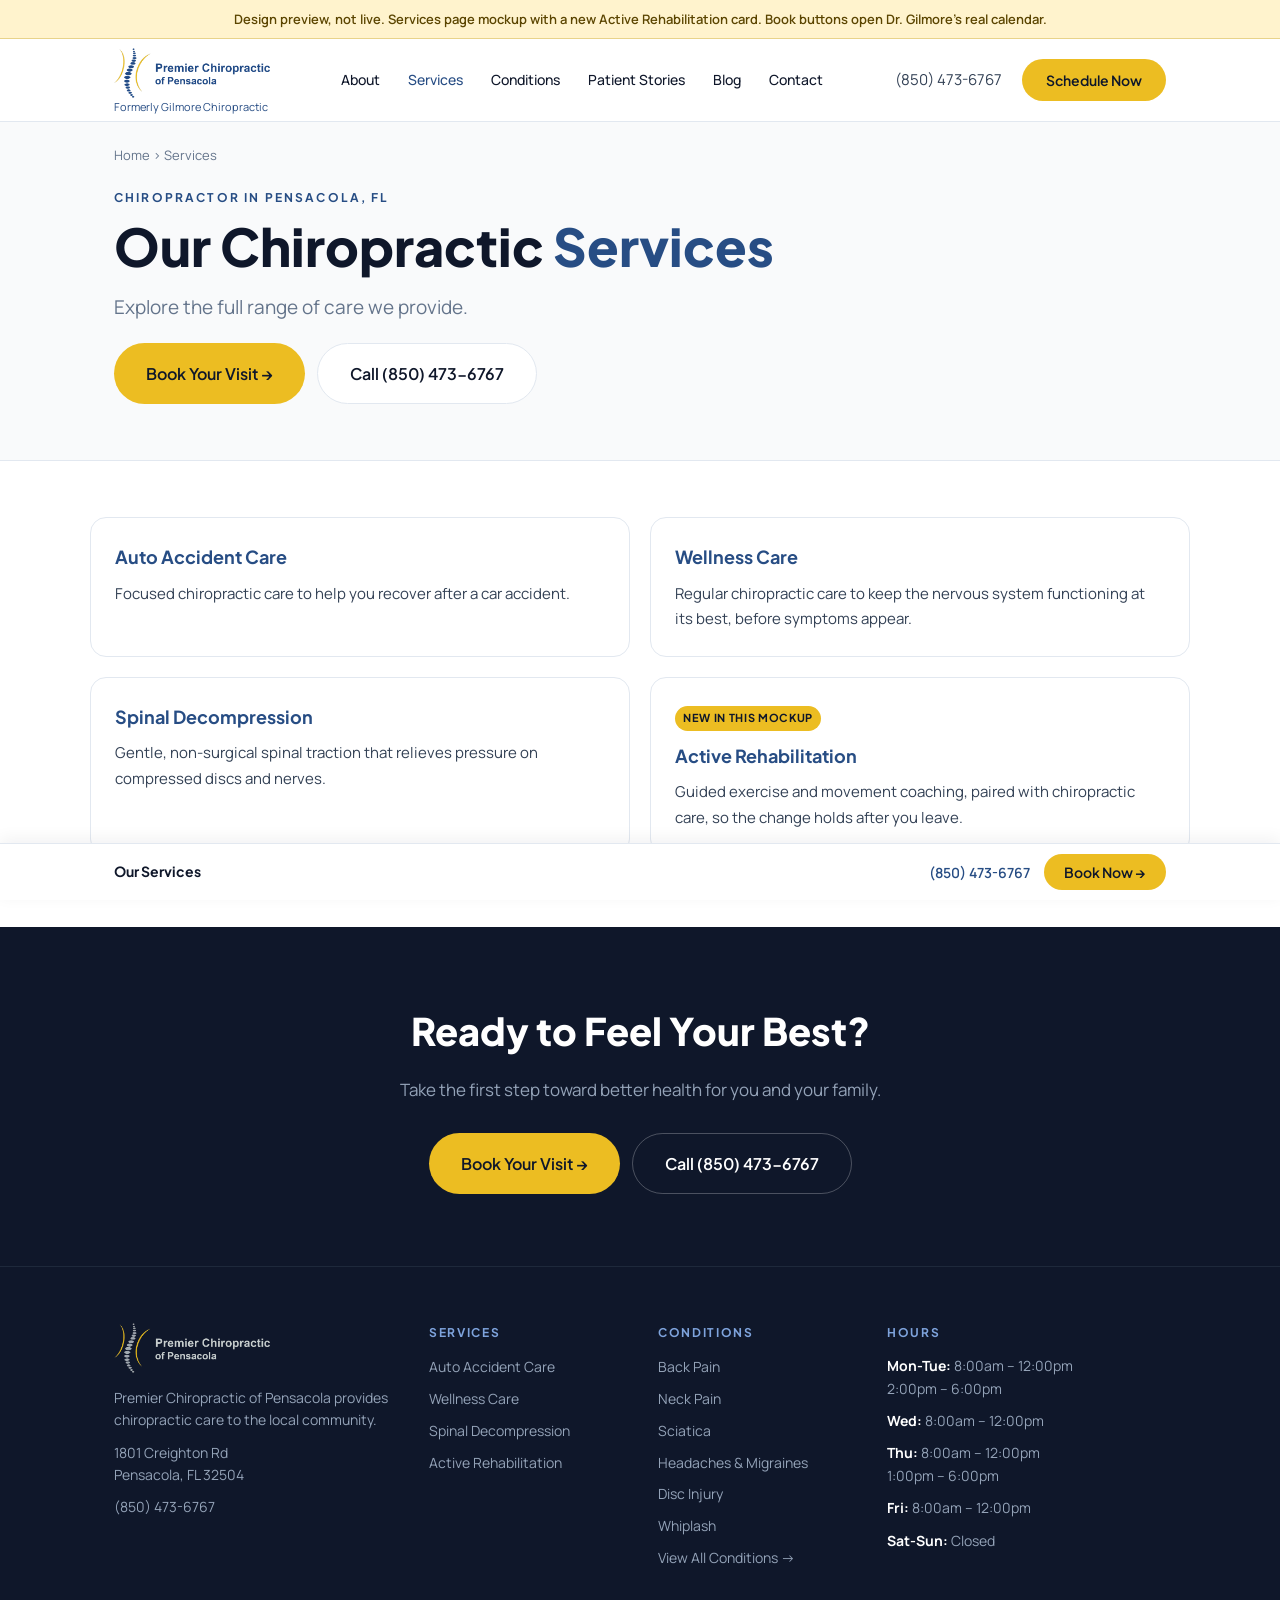
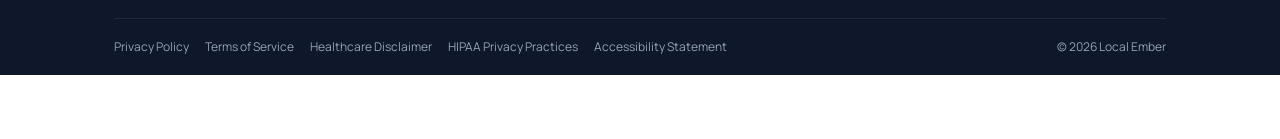
==== services/index.html @ 486eb7a1 "Add Active Rehabilitation service page mockup and Services card Internal preview only (noindex). Exi" ====
<!DOCTYPE html>
<html lang="en-US">
<head>
<meta charset="utf-8">
<meta name="viewport" content="width=device-width, initial-scale=1">
<meta name="robots" content="noindex, nofollow">
<title>Services | Premier Chiropractic of Pensacola (design preview)</title>
<link rel="preconnect" href="https://fonts.googleapis.com">
<link rel="preconnect" href="https://fonts.gstatic.com" crossorigin>
<link href="https://fonts.googleapis.com/css2?family=Manrope:wght@400;500;600&family=Plus+Jakarta+Sans:wght@600;700;800&display=swap" rel="stylesheet">
<link rel="stylesheet" href="../preview.css">
</head>
<body>
<div class="banner">Design preview, not live. Services page mockup with a new Active Rehabilitation card. Book buttons open Dr. Gilmore's real calendar.</div>
<header class="site"><div class="wrap hd">
 <a href="https://www.chiropractorpensacola.com/" class="brand"><img src="../logo-navy.webp" alt="Premier Chiropractic of Pensacola"><small>Formerly Gilmore Chiropractic</small></a>
 <nav class="main" aria-label="Main">
  <a href="https://www.chiropractorpensacola.com/about/">About</a>
  <a href="../services/" aria-current="page">Services</a>
  <a href="https://www.chiropractorpensacola.com/conditions/">Conditions</a>
  <a href="https://www.chiropractorpensacola.com/patient-stories/">Patient Stories</a>
  <a href="https://www.chiropractorpensacola.com/blog/">Blog</a>
  <a href="https://www.chiropractorpensacola.com/contact/">Contact</a>
</nav>
 <div class="hd-r"><a class="phone" href="tel:+18504736767">(850) 473-6767</a><button type="button" class="btn" data-open-book>Schedule Now</button><button class="burger" type="button" aria-label="Menu" aria-expanded="false"><i></i></button></div>
</div>
<div class="mobile-nav">
  <a href="https://www.chiropractorpensacola.com/about/">About</a>
  <a href="../services/">Services</a>
  <a href="https://www.chiropractorpensacola.com/conditions/">Conditions</a>
  <a href="https://www.chiropractorpensacola.com/patient-stories/">Patient Stories</a>
  <a href="https://www.chiropractorpensacola.com/blog/">Blog</a>
  <a href="https://www.chiropractorpensacola.com/contact/">Contact</a>
  <a href="../index.html">FAQ preview</a>
</div>
</header><section class="hero"><div class="wrap">
  <div class="crumbs"><a href="https://www.chiropractorpensacola.com/">Home</a> &rsaquo; Services</div>
  <div class="eyebrow">Chiropractor in Pensacola, FL</div>
  <h1>Our Chiropractic <em>Services</em></h1>
  <p class="sub">Explore the full range of care we provide.</p>
  <div class="cta"><button type="button" class="btn lg" data-open-book>Book Your Visit &rarr;</button><a class="btn lg ghost" href="tel:+18504736767">Call (850) 473-6767</a></div>
</div></section>

<main class="wrap band" style="border-top:0;padding-top:56px">
  <div class="services-grid">
    <a class="svc" href="https://www.chiropractorpensacola.com/services/auto-injury/">
      <h3>Auto Accident Care</h3>
      <p>Focused chiropractic care to help you recover after a car accident.</p>
    </a>
    <a class="svc" href="https://www.chiropractorpensacola.com/services/wellness/">
      <h3>Wellness Care</h3>
      <p>Regular chiropractic care to keep the nervous system functioning at its best, before symptoms appear.</p>
    </a>
    <a class="svc" href="https://www.chiropractorpensacola.com/services/decompression/">
      <h3>Spinal Decompression</h3>
      <p>Gentle, non-surgical spinal traction that relieves pressure on compressed discs and nerves.</p>
    </a>
    <a class="svc" href="active-rehabilitation/">
      <span class="badge">New in this mockup</span>
      <h3>Active Rehabilitation</h3>
      <p>Guided exercise and movement coaching, paired with chiropractic care, so the change holds after you leave.</p>
    </a>
  </div>
</main>
<section class="cta-band"><div class="wrap">
 <h2>Ready to Feel Your Best?</h2>
 <p>Take the first step toward better health for you and your family.</p>
 <div class="row"><button type="button" class="btn lg" data-open-book>Book Your Visit &rarr;</button><a class="btn lg ghost" href="tel:+18504736767">Call (850) 473-6767</a></div>
</div></section>

<footer class="site"><div class="wrap">
 <div class="ft">
  <div><img src="../logo-light.webp" alt="Premier Chiropractic of Pensacola"><p>Premier Chiropractic of Pensacola provides chiropractic care to the local community.</p><p>1801 Creighton Rd<br>Pensacola, FL 32504</p><p><a href="tel:+18504736767">(850) 473-6767</a></p></div>
  <div><h4>Services</h4>
    <a href="https://www.chiropractorpensacola.com/services/auto-injury/">Auto Accident Care</a>
    <a href="https://www.chiropractorpensacola.com/services/wellness/">Wellness Care</a>
    <a href="https://www.chiropractorpensacola.com/services/decompression/">Spinal Decompression</a>
    <a href="../services/active-rehabilitation/">Active Rehabilitation</a>
  </div>
  <div><h4>Conditions</h4>
    <a href="https://www.chiropractorpensacola.com/conditions/back-pain/">Back Pain</a>
    <a href="https://www.chiropractorpensacola.com/conditions/neck-pain/">Neck Pain</a>
    <a href="https://www.chiropractorpensacola.com/conditions/sciatica/">Sciatica</a>
    <a href="https://www.chiropractorpensacola.com/conditions/headaches/">Headaches &amp; Migraines</a>
    <a href="https://www.chiropractorpensacola.com/conditions/disc-injury/">Disc Injury</a>
    <a href="https://www.chiropractorpensacola.com/conditions/whiplash/">Whiplash</a>
    <a href="https://www.chiropractorpensacola.com/conditions/">View All Conditions &rarr;</a>
  </div>
  <div><h4>Hours</h4>
    <p><b style="color:#fff">Mon-Tue:</b> 8:00am &ndash; 12:00pm<br>2:00pm &ndash; 6:00pm</p>
    <p><b style="color:#fff">Wed:</b> 8:00am &ndash; 12:00pm</p>
    <p><b style="color:#fff">Thu:</b> 8:00am &ndash; 12:00pm<br>1:00pm &ndash; 6:00pm</p>
    <p><b style="color:#fff">Fri:</b> 8:00am &ndash; 12:00pm</p>
    <p><b style="color:#fff">Sat-Sun:</b> Closed</p>
  </div>
 </div>
 <div class="legal"><span>
   <a href="https://www.chiropractorpensacola.com/privacy-policy/">Privacy Policy</a>
   <a href="https://www.chiropractorpensacola.com/terms-of-service/">Terms of Service</a>
   <a href="https://www.chiropractorpensacola.com/healthcare-disclaimer/">Healthcare Disclaimer</a>
   <a href="https://www.chiropractorpensacola.com/hipaa-privacy-practices/">HIPAA Privacy Practices</a>
   <a href="https://www.chiropractorpensacola.com/accessibility-statement/">Accessibility Statement</a>
 </span><span>&copy; 2026 Local Ember</span></div>
</div></footer>

<div class="bar"><div class="wrap"><b>Our Services</b><span><a class="p" href="tel:+18504736767">(850) 473-6767</a><button type="button" class="btn" data-open-book>Book Now &rarr;</button></span></div></div>

<div class="modal" id="book-modal" hidden>
  <div class="modal-backdrop"></div>
  <div class="modal-card" role="dialog" aria-modal="true" aria-labelledby="book-title">
    <button type="button" class="modal-close" aria-label="Close">&times;</button>
    <h2 id="book-title">Schedule a visit</h2>
    <p>Choose the calendar that matches you. These are the same booking links used on the live site.</p>
    <a class="btn full" href="https://clinic.patienthealthcenters.org/book?clinic=GILMOR26CTFL" target="_blank" rel="noopener">New Patients</a>
    <a class="btn full ghost" href="https://clinic.patienthealthcenters.org/schedule?code=GILMOR26CTFL" target="_blank" rel="noopener">Existing Patients</a>
  </div>
</div>
<script src="../preview.js"></script>
</body>
</html>
---- preview.css ----
/* Shared preview chrome for Pensacola service mockups. FAQ page keeps its own inline CSS. */
:root{
  --ink:#0F172A;
  --blue:#274D84;
  --body:#334155;
  --muted:#64748B;
  --gold:#ECBD22;
  --gold-h:#957715;
  --bg1:#F9FAFB;
  --bg2:#F1F4F7;
  --line:#E2E8F0;
  --card:#fff;
}
*{box-sizing:border-box}
html{scroll-behavior:smooth}
body{margin:0;font-family:Manrope,system-ui,sans-serif;color:var(--body);font-size:17px;line-height:1.7;background:#fff;padding-bottom:64px}
h1,h2,h3,h4{font-family:"Plus Jakarta Sans",system-ui,sans-serif;color:var(--ink);margin:0;text-wrap:balance}
a{color:var(--blue)}
img{max-width:100%;height:auto;display:block}
.wrap{max-width:1100px;margin:0 auto;padding:0 24px}
.banner{background:#fff3cd;color:#5b4500;text-align:center;font-size:13px;font-weight:600;padding:8px 12px;border-bottom:1px solid #e8d38a}
.banner a{color:#5b4500;text-decoration:underline}
header.site{position:sticky;top:0;z-index:20;background:rgba(255,255,255,.97);border-bottom:1px solid var(--line);backdrop-filter:blur(8px)}
.hd{display:flex;align-items:center;justify-content:space-between;gap:20px;min-height:82px}
.hd img{height:50px;width:auto;display:block}
.brand{text-decoration:none;display:block}
.brand small{display:block;font-size:11px;color:var(--blue);margin-top:2px;line-height:1.2}
nav.main{display:flex;gap:28px;font-size:14px;font-weight:500}
nav.main a{color:var(--ink);text-decoration:none}
nav.main a:hover,nav.main a[aria-current="page"]{color:var(--blue)}
.hd-r{display:flex;align-items:center;gap:20px}
.phone{color:var(--body);text-decoration:none;font-size:15px;white-space:nowrap}
.btn{white-space:nowrap;display:inline-block;background:var(--gold);color:var(--ink);font-family:"Plus Jakarta Sans",sans-serif;font-weight:600;font-size:14px;padding:12px 24px;border-radius:100px;text-decoration:none;border:0;cursor:pointer;transition:background .2s,color .2s}
.btn:hover{background:var(--gold-h);color:#fff}
.btn.lg{font-size:16px;padding:16px 32px}
.btn.ghost{background:#fff;color:var(--ink);border:1px solid var(--line)}
.btn.ghost:hover{background:var(--bg2);color:var(--ink)}
.btn.full{display:block;text-align:center;width:100%}
.burger{display:none;width:44px;height:44px;border:0;background:none;padding:10px;cursor:pointer}
.burger i,.burger i:before,.burger i:after{display:block;height:3px;background:var(--blue);border-radius:2px;content:"";position:relative}
.burger i:before{top:-8px}
.burger i:after{top:5px}
.mobile-nav{display:none;background:#fff;border-bottom:1px solid var(--line);padding:8px 24px 20px}
.mobile-nav a{display:block;padding:12px 0;color:var(--ink);text-decoration:none;font-weight:500;border-bottom:1px solid var(--line)}
.mobile-nav a:last-child{border-bottom:0}
body.nav-open .mobile-nav{display:block}
.crumbs{font-size:13px;color:var(--muted);padding-top:22px}
.crumbs a{color:var(--muted);text-decoration:none}
.crumbs a:hover{color:var(--blue)}
.hero{background:var(--bg1);padding-bottom:56px;border-bottom:1px solid var(--line)}
.hero-grid{display:grid;grid-template-columns:minmax(0,1fr) minmax(260px,42%);gap:16px 40px;align-items:center}
.hero-copy{grid-column:1;grid-row:1}
.hero-actions{grid-column:1;grid-row:2}
.hero-img{grid-column:2;grid-row:1 / span 2;align-self:stretch}
.eyebrow{font-family:"Plus Jakarta Sans",sans-serif;font-size:12px;letter-spacing:.18em;text-transform:uppercase;font-weight:700;color:var(--blue);margin:22px 0 8px}
.hero h1{font-size:clamp(34px,5vw,52px);font-weight:800;line-height:1.12;max-width:760px}
.hero h1 em{font-style:normal;color:var(--blue)}
.hero p.sub{font-size:19px;color:var(--muted);max-width:640px;margin:16px 0 20px}
.hero .cta{display:flex;gap:12px;flex-wrap:wrap}
.chips{display:flex;flex-wrap:wrap;gap:8px;margin:0 0 22px}
.chip{background:#fff;border:1px solid var(--line);border-radius:100px;padding:6px 12px;font-size:13px;color:var(--body)}
.hero-img{border-radius:20px;overflow:hidden;border:1px solid var(--line);box-shadow:0 18px 40px -24px rgba(15,23,42,.45)}
.hero-img img{width:100%;height:100%;object-fit:cover;aspect-ratio:1/1}
.layout{display:grid;grid-template-columns:minmax(0,1fr) 320px;gap:48px;padding:64px 0 80px;align-items:start}
.prose h2{font-size:clamp(24px,3vw,32px);font-weight:800;line-height:1.25;margin:42px 0 14px}
.prose h2:first-child{margin-top:0}
.prose p,.prose li{max-width:68ch}
.prose p{margin:0 0 16px}
.prose ul{margin:0 0 16px;padding-left:1.2em}
.prose li{margin:0 0 8px}
.answer{background:var(--bg1);border:1px solid var(--line);border-radius:16px;padding:24px 24px 8px;margin-bottom:36px}
.answer .label{font-family:"Plus Jakarta Sans",sans-serif;font-size:12px;letter-spacing:.16em;text-transform:uppercase;font-weight:700;color:var(--blue);margin:0 0 8px}
.lede{font-size:18px;color:var(--muted);margin-bottom:8px}
.costbox{border:1px solid var(--line);border-radius:16px;padding:22px 24px;background:#fff;margin:8px 0 24px}
.costbox li{margin:0 0 8px}
.costbox .note{font-size:14px;color:var(--muted);margin:12px 0 0;padding-top:12px;border-top:1px solid var(--line)}
.cite{border-left:4px solid var(--blue);background:var(--bg1);border-radius:0 16px 16px 0;padding:22px 24px;margin:8px 0 24px}
.cite .stat{font-family:"Plus Jakarta Sans",sans-serif;font-weight:800;font-size:28px;color:var(--ink);line-height:1.1;margin:0 0 8px}
.cite p{margin:0 0 10px}
.cite .src{font-size:13px;color:var(--muted);margin:0}
aside .card{background:var(--bg1);border:1px solid var(--line);border-radius:16px;padding:24px;position:sticky;top:110px}
aside h3{font-size:19px;margin-bottom:8px}
aside p{font-size:15px;margin:0 0 16px}
aside .btn{margin-bottom:10px}
.stats{display:grid;gap:10px;margin:0 0 18px}
.stat{display:flex;gap:10px;align-items:flex-start;font-size:14px}
.stat b{display:block;color:var(--ink);font-family:"Plus Jakarta Sans",sans-serif}
.hours{font-size:14px;border-top:1px solid var(--line);margin-top:16px;padding-top:14px;color:var(--body)}
.hours b{color:var(--ink)}
.areas{display:flex;flex-wrap:wrap;gap:6px;margin-top:8px}
.areas span{background:#fff;border:1px solid var(--line);border-radius:100px;padding:4px 10px;font-size:12px}
.band{padding:72px 0;border-top:1px solid var(--line)}
.band.alt{background:var(--bg1)}
.band h2{font-size:clamp(28px,4vw,38px);font-weight:800;margin-bottom:10px}
.band .intro{color:var(--muted);margin:0 0 36px;max-width:640px}
.benefits{display:grid;grid-template-columns:repeat(3,1fr);gap:20px}
.benefit,.step,.related-card,.svc{background:#fff;border:1px solid var(--line);border-radius:16px;padding:24px}
.benefit h3,.step h3,.related-card h3,.svc h3{font-size:18px;margin:0 0 8px}
.benefit p,.step p,.related-card p,.svc p{margin:0;font-size:15px;color:var(--body)}
.svc{display:block;text-decoration:none;color:inherit;height:100%;transition:box-shadow .2s,border-color .2s,transform .2s}
.svc:hover{border-color:#c9d6ea;box-shadow:0 10px 30px -14px rgba(39,77,132,.35);transform:translateY(-2px)}
.svc h3{color:var(--blue)}
.badge{display:inline-block;background:var(--gold);color:var(--ink);font-family:"Plus Jakarta Sans",sans-serif;font-size:11px;font-weight:700;letter-spacing:.06em;text-transform:uppercase;border-radius:100px;padding:3px 8px;margin-bottom:10px}
.services-grid{display:grid;grid-template-columns:repeat(2,1fr);gap:20px}
.steps{display:grid;grid-template-columns:repeat(2,1fr);gap:20px}
.step{display:grid;grid-template-columns:auto 1fr;gap:14px;align-items:start}
.num{width:36px;height:36px;border-radius:50%;background:var(--blue);color:#fff;font-family:"Plus Jakarta Sans",sans-serif;font-weight:800;display:flex;align-items:center;justify-content:center;font-size:15px}
.related{display:grid;grid-template-columns:repeat(3,1fr);gap:20px}
.related-card{text-decoration:none;color:inherit;display:block;transition:box-shadow .2s,border-color .2s}
.related-card:hover{border-color:#c9d6ea;box-shadow:0 10px 30px -14px rgba(39,77,132,.35)}
.related-card h3{color:var(--blue)}
.faqs{display:grid;gap:14px}
details.faq{border:1px solid var(--line);border-radius:16px;background:#fff;transition:box-shadow .2s,border-color .2s}
details.faq[open]{border-color:#c9d6ea;box-shadow:0 10px 30px -14px rgba(39,77,132,.35)}
details.faq summary{list-style:none;cursor:pointer;display:flex;align-items:center;justify-content:space-between;gap:16px;padding:20px 24px;font-family:"Plus Jakarta Sans",sans-serif;font-weight:700;font-size:18px;color:var(--ink);line-height:1.35;min-height:60px}
details.faq summary::-webkit-details-marker{display:none}
details.faq summary:focus-visible{outline:3px solid var(--blue);outline-offset:2px;border-radius:16px}
details.faq summary i{flex:none;width:32px;height:32px;border-radius:50%;background:var(--bg2);position:relative}
details.faq summary i:before,details.faq summary i:after{content:"";position:absolute;left:9px;top:15px;width:14px;height:2px;background:var(--blue);transition:transform .2s}
details.faq summary i:after{transform:rotate(90deg)}
details.faq[open] summary i{background:var(--blue)}
details.faq[open] summary i:before,details.faq[open] summary i:after{background:#fff}
details.faq[open] summary i:after{transform:rotate(0)}
.ans{padding:0 24px 24px}
.ans p{margin:0;max-width:68ch}
.cta-band{background:var(--ink);color:#fff;text-align:center;padding:72px 0}
.cta-band h2{color:#fff;font-size:clamp(28px,4vw,38px);font-weight:800}
.cta-band p{color:#94A3B8;margin:12px 0 28px}
.cta-band .row{display:flex;gap:12px;justify-content:center;flex-wrap:wrap}
.cta-band .btn.ghost{background:transparent;color:#fff;border-color:#ffffff40}
.cta-band .btn.ghost:hover{background:#fff;color:var(--ink);border-color:#fff}
footer.site{background:var(--ink);color:#94A3B8;font-size:14px;border-top:1px solid #1e293b}
.ft{display:grid;grid-template-columns:1.3fr .9fr .9fr 1.3fr;gap:36px;padding:56px 0 40px}
.ft img{height:50px;margin-bottom:14px}
.ft h4{font-family:"Plus Jakarta Sans",sans-serif;color:#7ea3dc;font-size:12px;letter-spacing:.14em;text-transform:uppercase;margin:0 0 12px}
.ft a{display:block;color:#94A3B8;text-decoration:none;margin-bottom:8px}
.ft a:hover{color:#fff}
.ft p{margin:0 0 10px;line-height:1.6}
.legal{border-top:1px solid #1e293b;padding:18px 0;font-size:12px;display:flex;flex-wrap:wrap;gap:6px 18px;justify-content:space-between}
.legal span a{display:inline;margin-right:14px;color:#94A3B8;text-decoration:none}
.bar{position:fixed;left:0;right:0;bottom:0;z-index:30;background:#fff;border-top:1px solid var(--line);box-shadow:0 -4px 16px rgba(15,23,42,.06)}
.bar .wrap{display:flex;align-items:center;justify-content:space-between;min-height:56px;gap:12px}
.bar b{font-family:"Plus Jakarta Sans",sans-serif;font-size:14px;color:var(--ink)}
.bar a.p{color:var(--blue);font-weight:600;text-decoration:none;font-size:14px;margin-right:14px}
.bar .btn{padding:9px 20px}
.modal[hidden]{display:none}
.modal{position:fixed;inset:0;z-index:80;display:flex;align-items:center;justify-content:center;padding:24px}
.modal-backdrop{position:absolute;inset:0;background:rgba(15,23,42,.55)}
.modal-card{position:relative;background:#fff;border-radius:20px;padding:28px 24px 24px;max-width:400px;width:100%;box-shadow:0 24px 60px rgba(15,23,42,.3)}
.modal-card h2{font-size:22px;margin-bottom:8px}
.modal-card p{margin:0 0 18px;font-size:15px;color:var(--muted)}
.modal-card .btn{margin-bottom:10px}
.modal-close{position:absolute;top:10px;right:10px;width:40px;height:40px;border:0;background:var(--bg2);border-radius:50%;cursor:pointer;font-size:20px;line-height:1;color:var(--ink)}
.modal-close:hover{background:var(--line)}
@media(max-width:900px){
  nav.main,.hd-r .phone{display:none}
  .burger{display:block}
  .hero-grid,.layout,.benefits,.steps,.related,.services-grid{grid-template-columns:1fr}
  .hero-copy,.hero-actions,.hero-img{grid-column:auto;grid-row:auto}
  .hero-img{margin:8px 0 12px}
  .layout{padding:40px 0 56px;gap:32px}
  aside .card{position:static}
  .ft{grid-template-columns:1fr 1fr}
  .hero{padding-bottom:40px}
}
@media(max-width:560px){
  body{font-size:16px}
  .wrap{padding:0 18px}
  .hd{min-height:68px;gap:8px}
  .hd img{height:40px}
  .hd-r .btn{padding:9px 14px;font-size:12.5px}
  .hd-r{gap:6px}
  .brand small{font-size:9.5px;white-space:nowrap}
  details.faq summary{font-size:16.5px;padding:16px}
  .ans{padding:0 16px 20px}
  .ft{grid-template-columns:1fr}
  .bar a.p{display:none}
  .hero{padding-bottom:96px}
  .hero .btn.lg,.cta-band .btn.lg{width:100%;text-align:center}
  .benefit,.step,.svc,.related-card{padding:20px}
  .cta-band{padding:64px 0 80px}
}
@media(prefers-reduced-motion:reduce){*{transition:none!important}html{scroll-behavior:auto}}
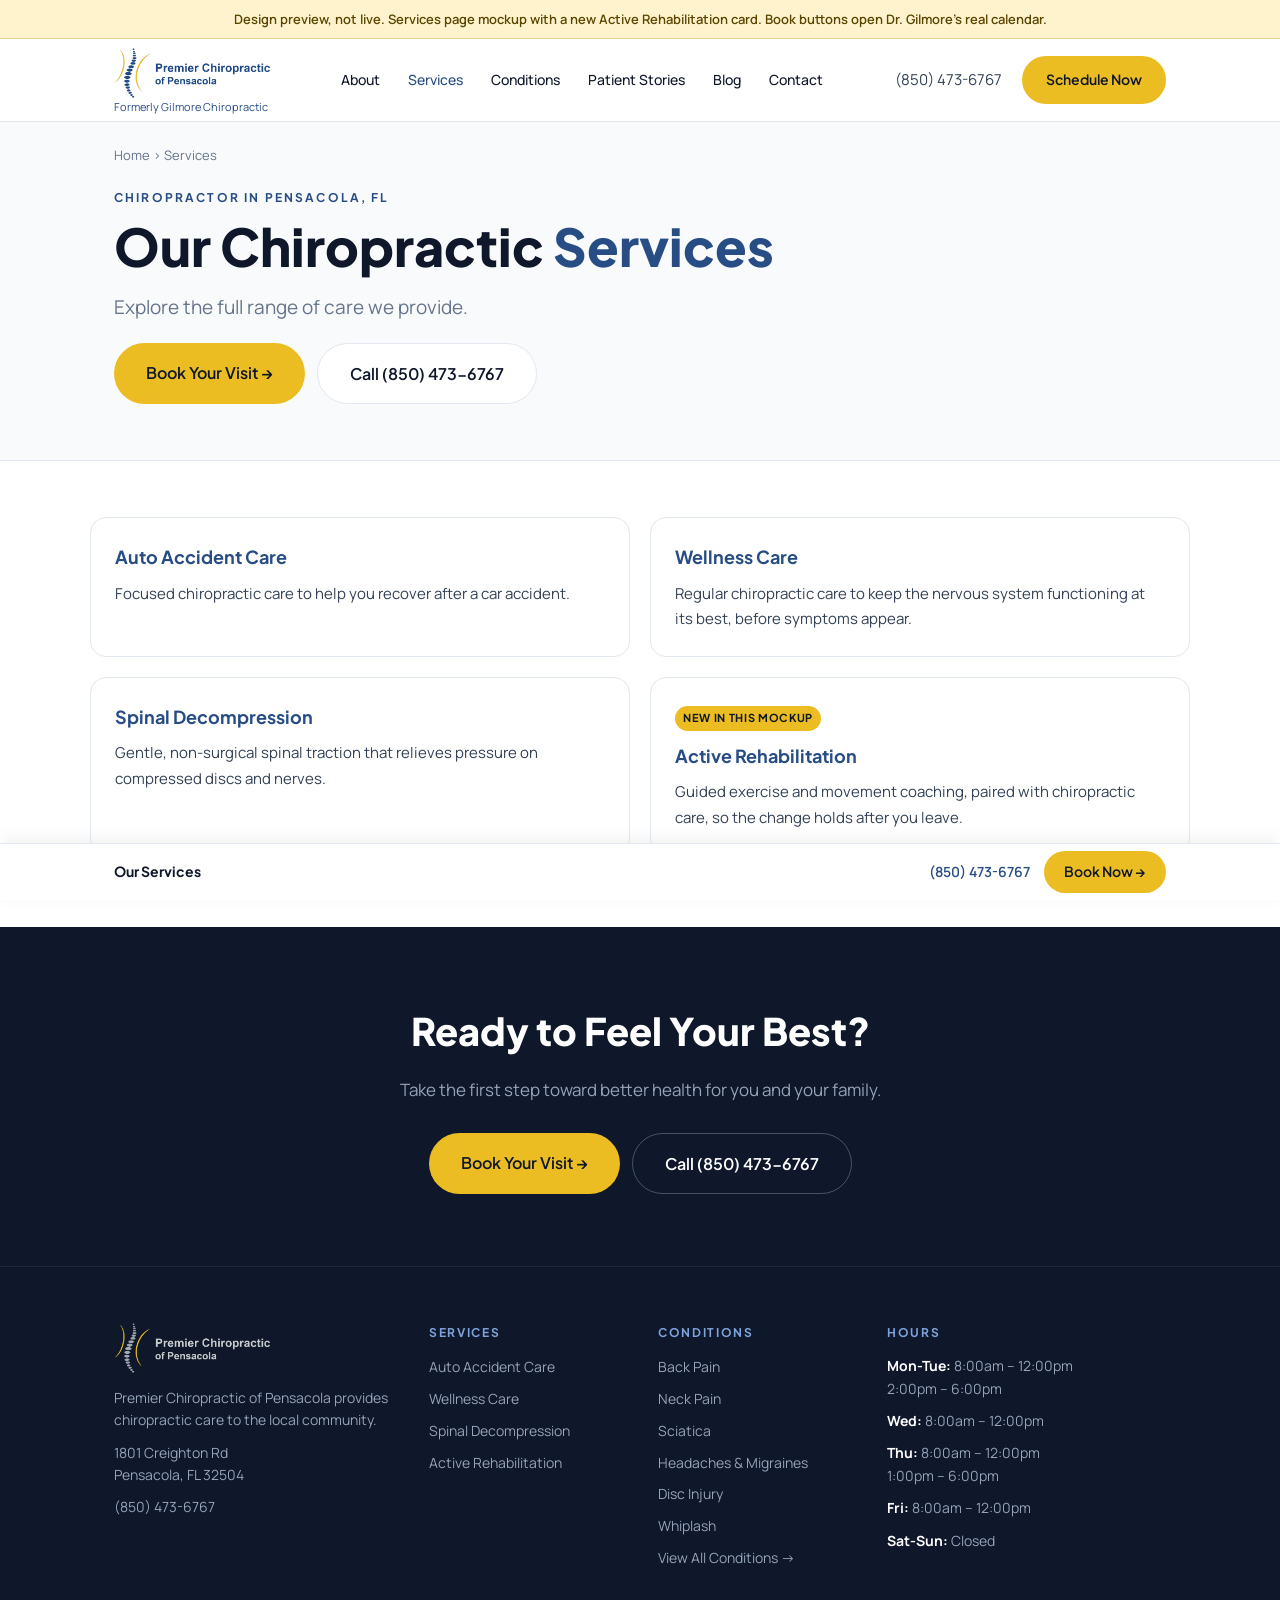
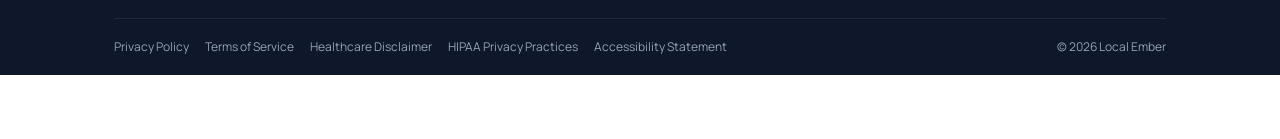
==== commit 0d9ec974: "Point Book and Schedule buttons straight to the live calendar Live Home and Services Book CTAs now g" ====
--- a/services/index.html
+++ b/services/index.html
@@ -22,7 +22,7 @@
   <a href="https://www.chiropractorpensacola.com/blog/">Blog</a>
   <a href="https://www.chiropractorpensacola.com/contact/">Contact</a>
 </nav>
- <div class="hd-r"><a class="phone" href="tel:+18504736767">(850) 473-6767</a><button type="button" class="btn" data-open-book>Schedule Now</button><button class="burger" type="button" aria-label="Menu" aria-expanded="false"><i></i></button></div>
+ <div class="hd-r"><a class="phone" href="tel:+18504736767">(850) 473-6767</a><a class="btn" href="https://clinic.patienthealthcenters.org/book?clinic=GILMOR26CTFL">Schedule Now</a><button class="burger" type="button" aria-label="Menu" aria-expanded="false"><i></i></button></div>
 </div>
 <div class="mobile-nav">
   <a href="https://www.chiropractorpensacola.com/about/">About</a>
@@ -38,7 +38,7 @@
   <div class="eyebrow">Chiropractor in Pensacola, FL</div>
   <h1>Our Chiropractic <em>Services</em></h1>
   <p class="sub">Explore the full range of care we provide.</p>
-  <div class="cta"><button type="button" class="btn lg" data-open-book>Book Your Visit &rarr;</button><a class="btn lg ghost" href="tel:+18504736767">Call (850) 473-6767</a></div>
+  <div class="cta"><a class="btn lg" href="https://clinic.patienthealthcenters.org/book?clinic=GILMOR26CTFL">Book Your Visit &rarr;</a><a class="btn lg ghost" href="tel:+18504736767">Call (850) 473-6767</a></div>
 </div></section>
 
 <main class="wrap band" style="border-top:0;padding-top:56px">
@@ -65,7 +65,7 @@
 <section class="cta-band"><div class="wrap">
  <h2>Ready to Feel Your Best?</h2>
  <p>Take the first step toward better health for you and your family.</p>
- <div class="row"><button type="button" class="btn lg" data-open-book>Book Your Visit &rarr;</button><a class="btn lg ghost" href="tel:+18504736767">Call (850) 473-6767</a></div>
+ <div class="row"><a class="btn lg" href="https://clinic.patienthealthcenters.org/book?clinic=GILMOR26CTFL">Book Your Visit &rarr;</a><a class="btn lg ghost" href="tel:+18504736767">Call (850) 473-6767</a></div>
 </div></section>
 
 <footer class="site"><div class="wrap">
@@ -103,18 +103,8 @@
  </span><span>&copy; 2026 Local Ember</span></div>
 </div></footer>
 
-<div class="bar"><div class="wrap"><b>Our Services</b><span><a class="p" href="tel:+18504736767">(850) 473-6767</a><button type="button" class="btn" data-open-book>Book Now &rarr;</button></span></div></div>
+<div class="bar"><div class="wrap"><b>Our Services</b><span><a class="p" href="tel:+18504736767">(850) 473-6767</a><a class="btn" href="https://clinic.patienthealthcenters.org/book?clinic=GILMOR26CTFL">Book Now &rarr;</a></span></div></div>
 
-<div class="modal" id="book-modal" hidden>
-  <div class="modal-backdrop"></div>
-  <div class="modal-card" role="dialog" aria-modal="true" aria-labelledby="book-title">
-    <button type="button" class="modal-close" aria-label="Close">&times;</button>
-    <h2 id="book-title">Schedule a visit</h2>
-    <p>Choose the calendar that matches you. These are the same booking links used on the live site.</p>
-    <a class="btn full" href="https://clinic.patienthealthcenters.org/book?clinic=GILMOR26CTFL" target="_blank" rel="noopener">New Patients</a>
-    <a class="btn full ghost" href="https://clinic.patienthealthcenters.org/schedule?code=GILMOR26CTFL" target="_blank" rel="noopener">Existing Patients</a>
-  </div>
-</div>
 <script src="../preview.js"></script>
 </body>
 </html>
--- a/preview.css
+++ b/preview.css
@@ -143,15 +143,6 @@
 .bar b{font-family:"Plus Jakarta Sans",sans-serif;font-size:14px;color:var(--ink)}
 .bar a.p{color:var(--blue);font-weight:600;text-decoration:none;font-size:14px;margin-right:14px}
 .bar .btn{padding:9px 20px}
-.modal[hidden]{display:none}
-.modal{position:fixed;inset:0;z-index:80;display:flex;align-items:center;justify-content:center;padding:24px}
-.modal-backdrop{position:absolute;inset:0;background:rgba(15,23,42,.55)}
-.modal-card{position:relative;background:#fff;border-radius:20px;padding:28px 24px 24px;max-width:400px;width:100%;box-shadow:0 24px 60px rgba(15,23,42,.3)}
-.modal-card h2{font-size:22px;margin-bottom:8px}
-.modal-card p{margin:0 0 18px;font-size:15px;color:var(--muted)}
-.modal-card .btn{margin-bottom:10px}
-.modal-close{position:absolute;top:10px;right:10px;width:40px;height:40px;border:0;background:var(--bg2);border-radius:50%;cursor:pointer;font-size:20px;line-height:1;color:var(--ink)}
-.modal-close:hover{background:var(--line)}
 @media(max-width:900px){
   nav.main,.hd-r .phone{display:none}
   .burger{display:block}
